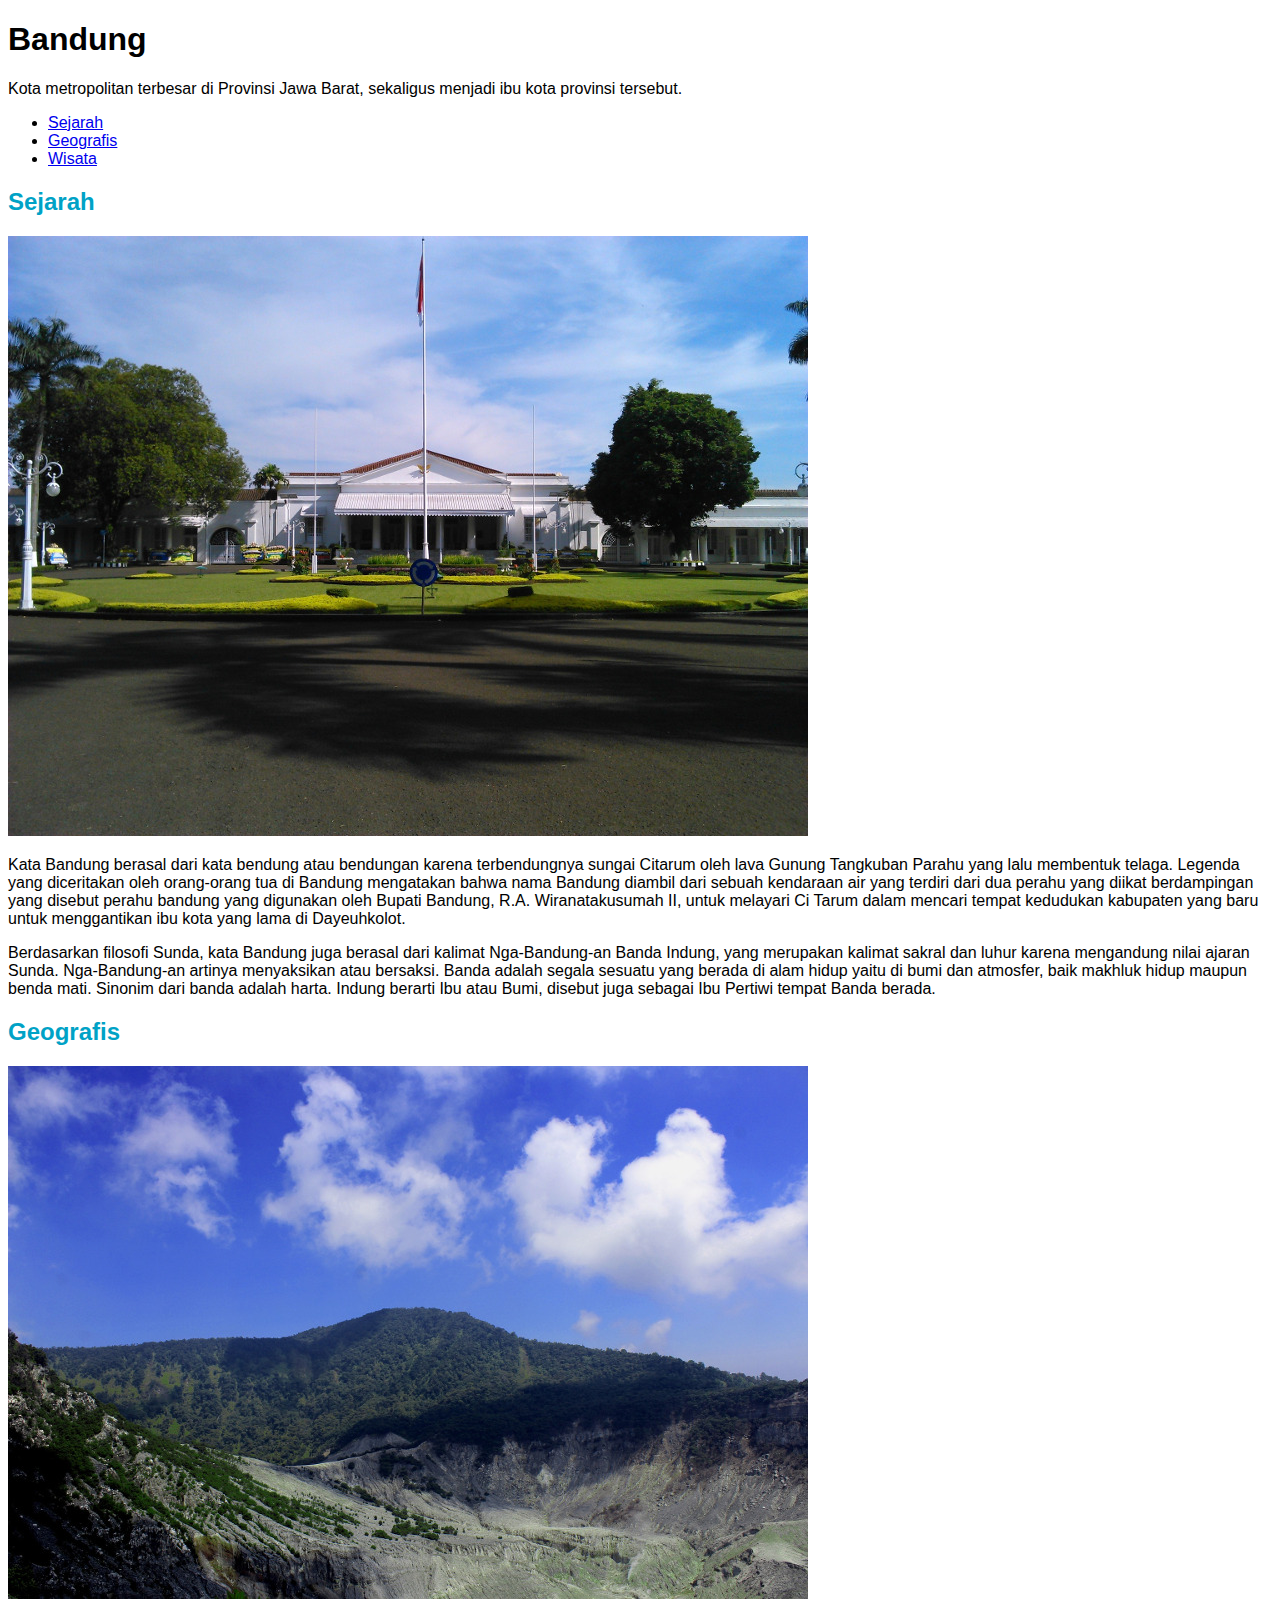
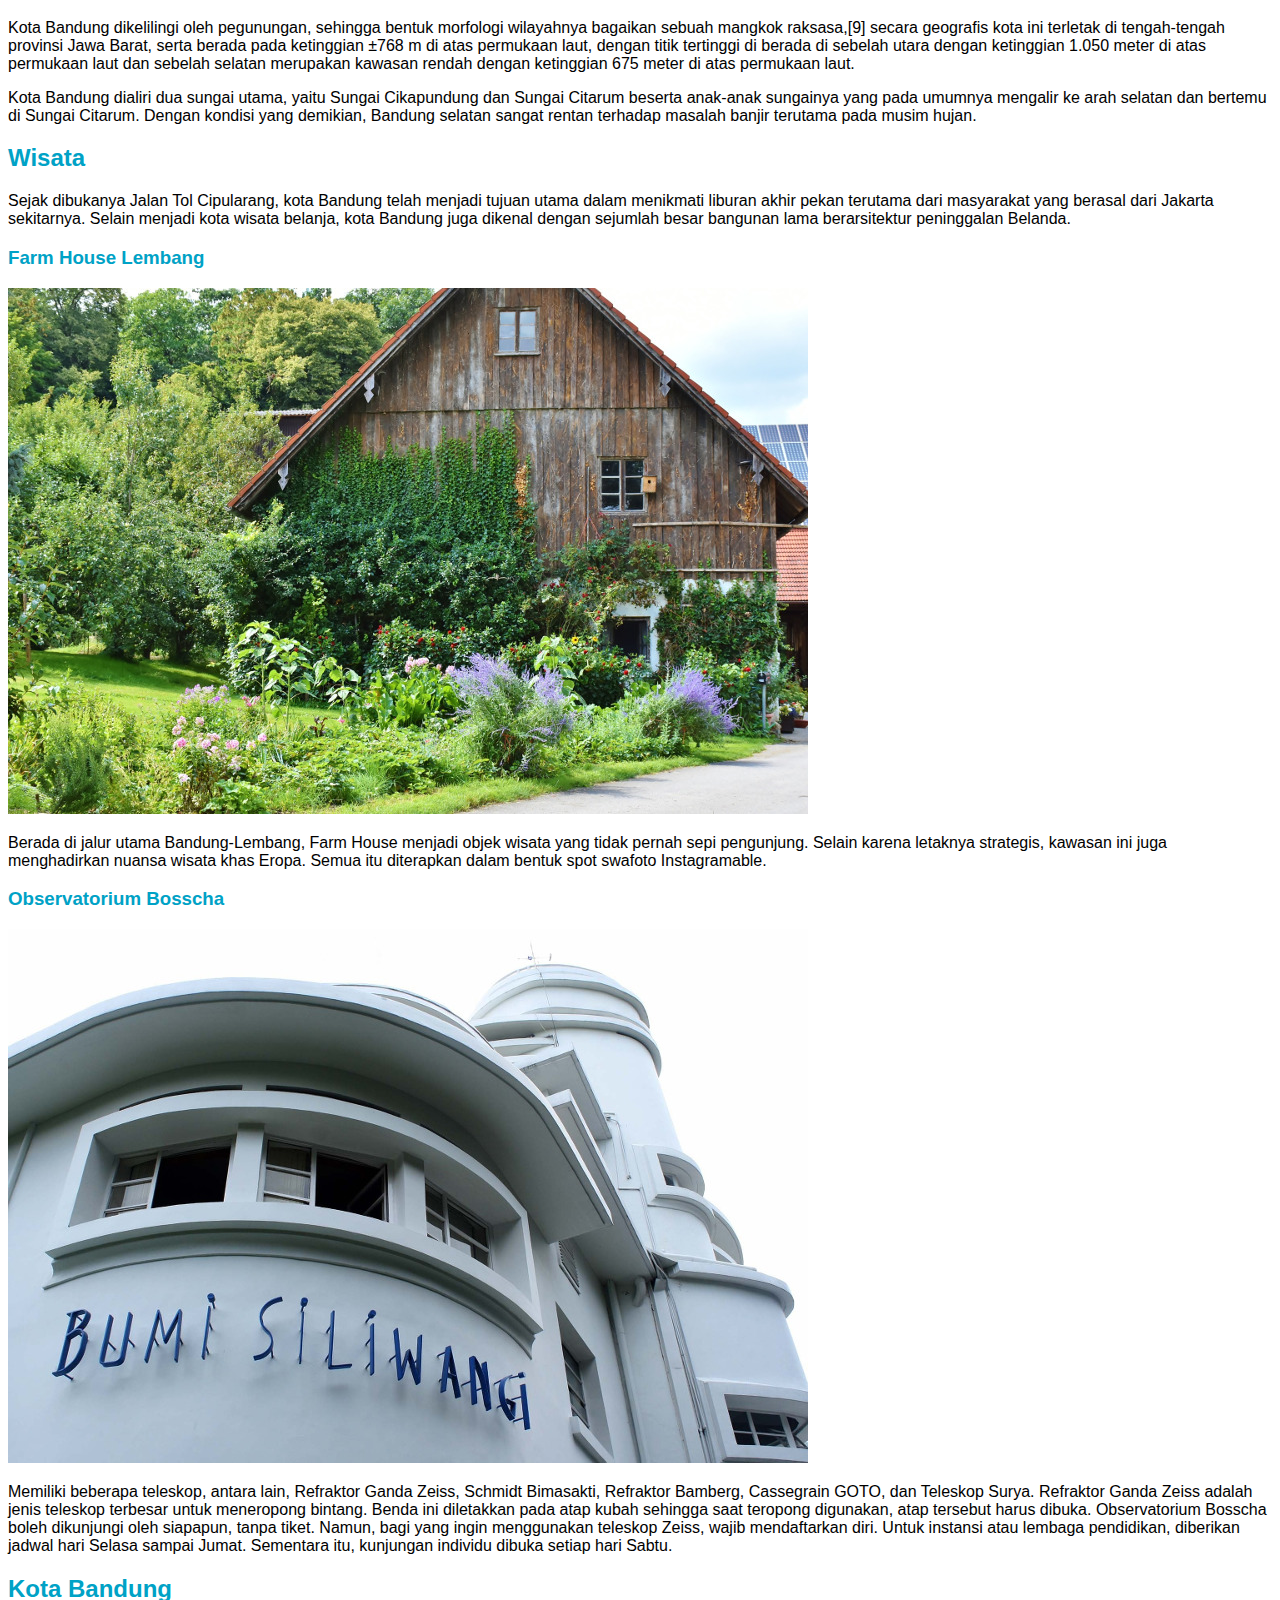
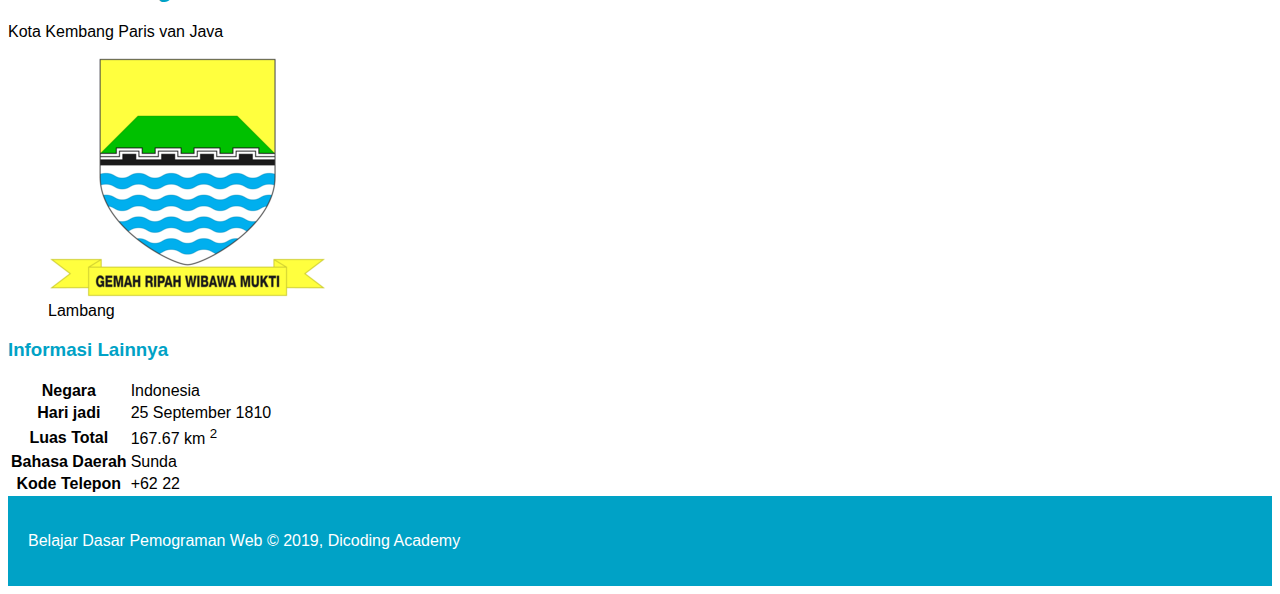
==== WebDasar/index2 Final.html @ 14e538e5 "update pemograman web" ====
<!DOCTYPE html>
<html lang="en">
  <head>
    <meta charset="UTF-8" />
    <meta http-equiv="X-UA-Compatible" content="IE=edge" />
    <meta name="viewport" content="width=device-width, initial-scale=1.0" />
    <title>Bandung</title>

    <!--- CSS Style -->
    <link rel="stylesheet" href="styles/style.css">
  </head>
  <body>
    <header>
      <h1>Bandung</h1>
      <p>
        Kota metropolitan terbesar di Provinsi Jawa Barat, sekaligus menjadi ibu
        kota provinsi tersebut.
      </p>
      <nav>
        <ul>
          <li><a href="#sejarah">Sejarah</a></li>
          <li><a href="#geografis">Geografis</a></li>
          <li><a href="#wisata">Wisata</a></li>
        </ul>
      </nav>
    </header>

    <main>
      <div id="content">
        <article id="sejarah">
          <h2>Sejarah</h2>
          <img src="assets/image/history.jpg" alt="sejarah" />
          <p>
            Kata Bandung berasal dari kata bendung atau bendungan karena
            terbendungnya sungai Citarum oleh lava Gunung Tangkuban Parahu yang
            lalu membentuk telaga. Legenda yang diceritakan oleh orang-orang tua
            di Bandung mengatakan bahwa nama Bandung diambil dari sebuah
            kendaraan air yang terdiri dari dua perahu yang diikat berdampingan
            yang disebut perahu bandung yang digunakan oleh Bupati Bandung, R.A.
            Wiranatakusumah II, untuk melayari Ci Tarum dalam mencari tempat
            kedudukan kabupaten yang baru untuk menggantikan ibu kota yang lama
            di Dayeuhkolot.
          </p>

          <p>
            Berdasarkan filosofi Sunda, kata Bandung juga berasal dari kalimat
            Nga-Bandung-an Banda Indung, yang merupakan kalimat sakral dan luhur
            karena mengandung nilai ajaran Sunda. Nga-Bandung-an artinya
            menyaksikan atau bersaksi. Banda adalah segala sesuatu yang berada
            di alam hidup yaitu di bumi dan atmosfer, baik makhluk hidup maupun
            benda mati. Sinonim dari banda adalah harta. Indung berarti Ibu atau
            Bumi, disebut juga sebagai Ibu Pertiwi tempat Banda berada.
          </p>
        </article>
        <article id="geografis">
          <h2>Geografis</h2>
          <img src="assets/image/geografis.jpg" alt="Geografis" />
          <p>
            Kota Bandung dikelilingi oleh pegunungan, sehingga bentuk morfologi
            wilayahnya bagaikan sebuah mangkok raksasa,[9] secara geografis kota
            ini terletak di tengah-tengah provinsi Jawa Barat, serta berada pada
            ketinggian ±768 m di atas permukaan laut, dengan titik tertinggi di
            berada di sebelah utara dengan ketinggian 1.050 meter di atas
            permukaan laut dan sebelah selatan merupakan kawasan rendah dengan
            ketinggian 675 meter di atas permukaan laut.
          </p>

          <p>
            Kota Bandung dialiri dua sungai utama, yaitu Sungai Cikapundung dan
            Sungai Citarum beserta anak-anak sungainya yang pada umumnya
            mengalir ke arah selatan dan bertemu di Sungai Citarum. Dengan
            kondisi yang demikian, Bandung selatan sangat rentan terhadap
            masalah banjir terutama pada musim hujan.
          </p>
        </article>
        <article id="wisata">
          <h2>Wisata</h2>
          <p>
            Sejak dibukanya Jalan Tol Cipularang, kota Bandung telah menjadi
            tujuan utama dalam menikmati liburan akhir pekan terutama dari
            masyarakat yang berasal dari Jakarta sekitarnya. Selain menjadi kota
            wisata belanja, kota Bandung juga dikenal dengan sejumlah besar
            bangunan lama berarsitektur peninggalan Belanda.
          </p>
          <section>
            <h3>Farm House Lembang</h3>
            <img src="assets/image/farm-house.jpg" alt="Farm House" />
            <p>
              Berada di jalur utama Bandung-Lembang, Farm House menjadi objek
              wisata yang tidak pernah sepi pengunjung. Selain karena letaknya
              strategis, kawasan ini juga menghadirkan nuansa wisata khas Eropa.
              Semua itu diterapkan dalam bentuk spot swafoto Instagramable.
            </p>
          </section>
          <section>
            <h3>Observatorium Bosscha</h3>
            <img src="assets/image/bosscha.jpg" alt="Bosscha" />
            <p>
              Memiliki beberapa teleskop, antara lain, Refraktor Ganda Zeiss,
              Schmidt Bimasakti, Refraktor Bamberg, Cassegrain GOTO, dan
              Teleskop Surya. Refraktor Ganda Zeiss adalah jenis teleskop
              terbesar untuk meneropong bintang. Benda ini diletakkan pada atap
              kubah sehingga saat teropong digunakan, atap tersebut harus
              dibuka. Observatorium Bosscha boleh dikunjungi oleh siapapun,
              tanpa tiket. Namun, bagi yang ingin menggunakan teleskop Zeiss,
              wajib mendaftarkan diri. Untuk instansi atau lembaga pendidikan,
              diberikan jadwal hari Selasa sampai Jumat. Sementara itu,
              kunjungan individu dibuka setiap hari Sabtu.
            </p>
          </section>
        </article>
      </div>
      <aside>
        <article>
          <header>
            <h2>Kota Bandung</h2>
            <p>Kota Kembang Paris van Java</p>
            <figure>
              <img src="assets/image/bandung-badge.png" alt="bandung-badge" />
              <figcaption>Lambang</figcaption>
            </figure>
          </header>
          <section>
            <h3>Informasi Lainnya</h3>
            <table>
              <tr>
                <th>Negara</th>
                <td>Indonesia</td>
              </tr>
              <tr>
                <th>Hari jadi</th>
                <td>25 September 1810</td>
              </tr>
              <tr>
                <th>Luas Total</th>
                <td>167.67 km <sup>2</sup></td>
              </tr>
              <tr>
                <th>Bahasa Daerah</th>
                <td>Sunda</td>
              </tr>
              <tr>
                <th>Kode Telepon</th>
                <td>+62 22</td>
              </tr>
            </table>
          </section>
        </article>
      </aside>
      <footer>
        <p>Belajar Dasar Pemograman Web &#169; 2019, Dicoding Academy</p>
      </footer>
    </main>
  </body>
</html>
---- WebDasar/styles/style.css ----
body {
    font-family: sans-serif;
}

h2, h3 {
    color: #00a2c6;
}

footer {
    padding: 20px;
    color: white;
    background-color:#00a2c6
}
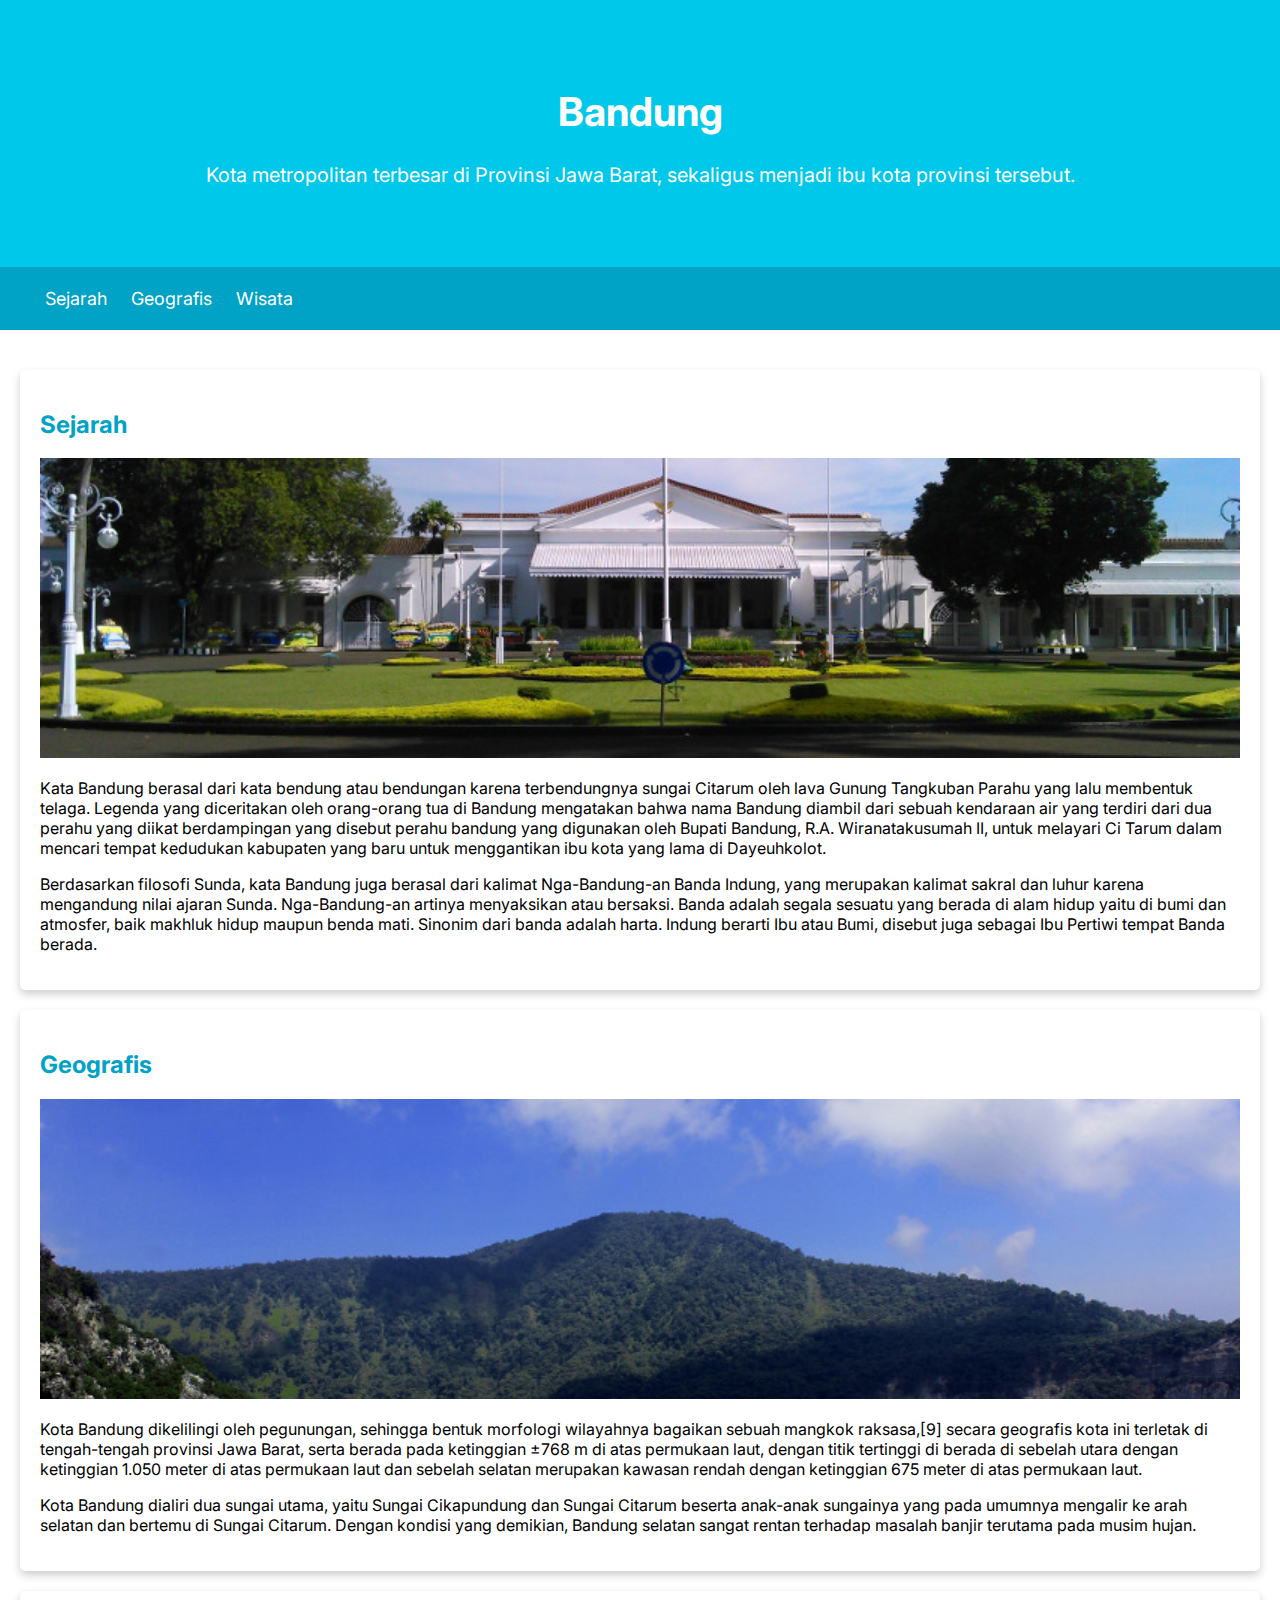
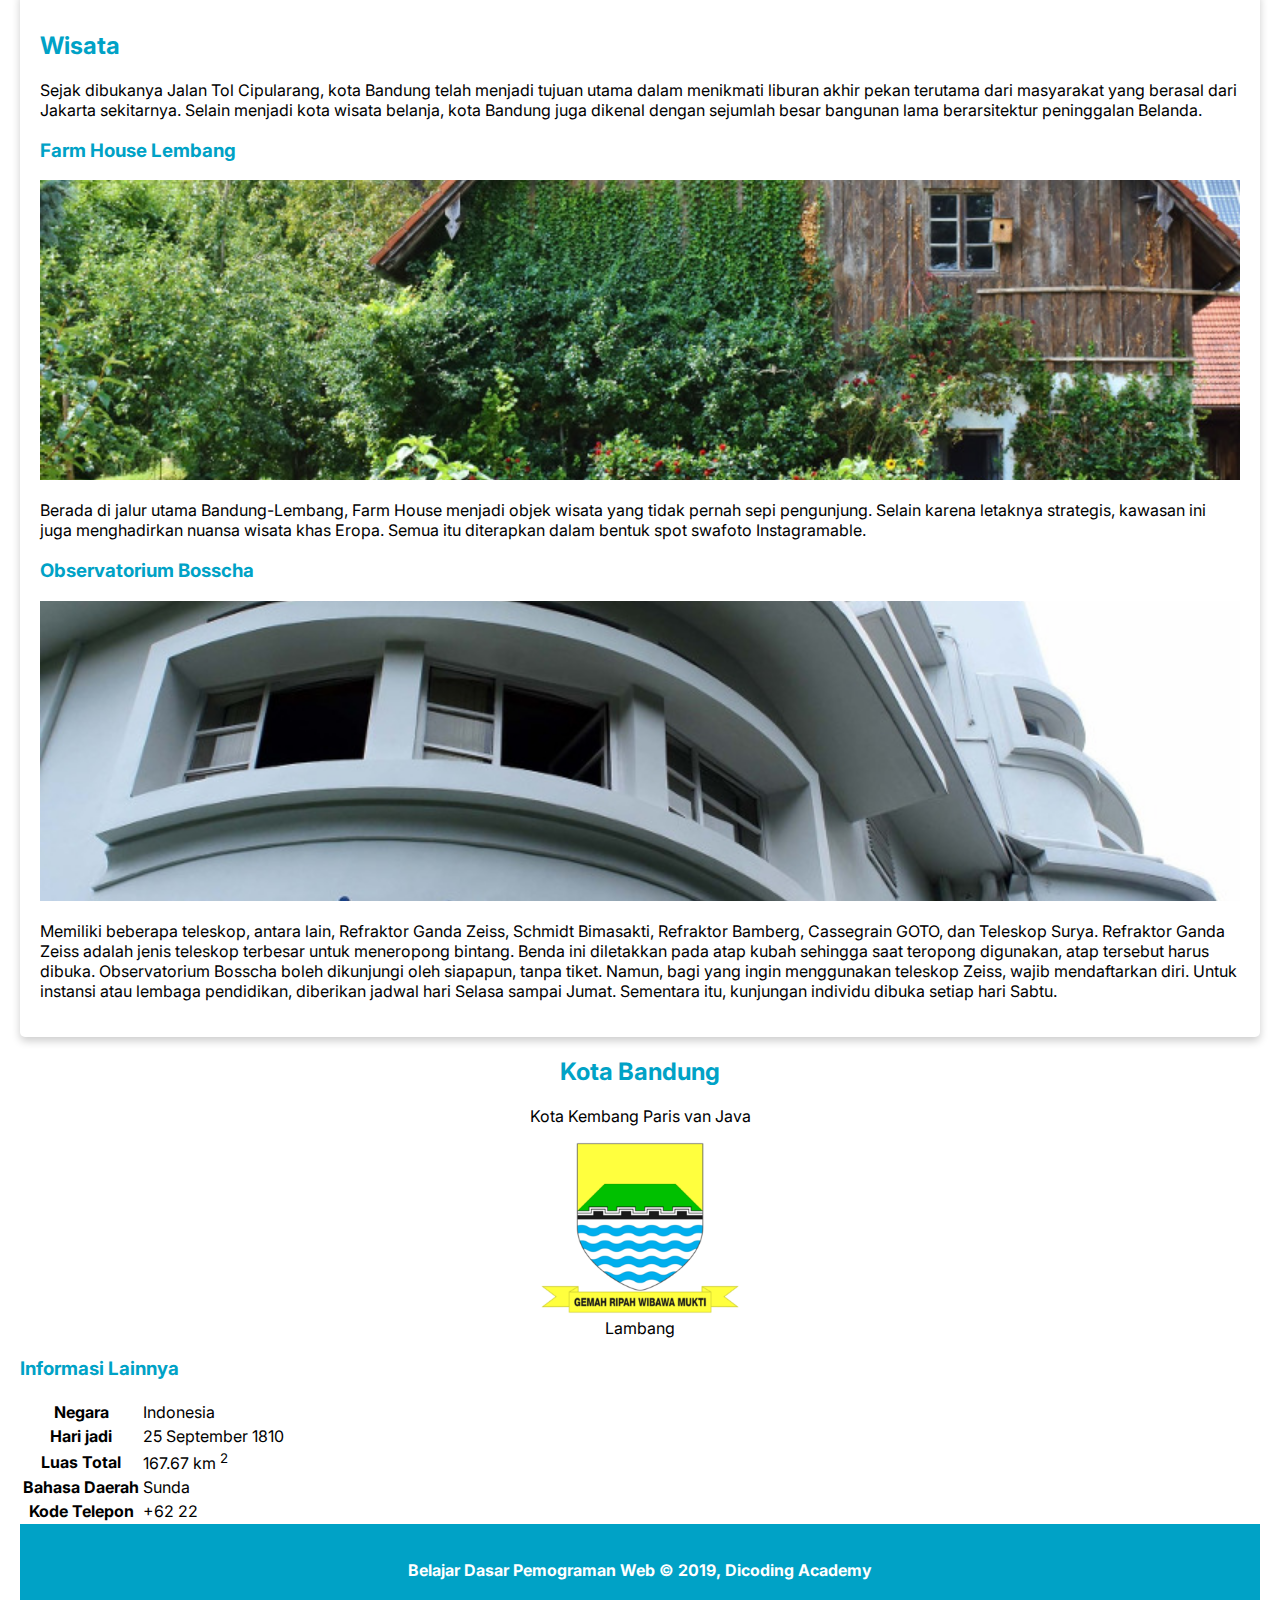
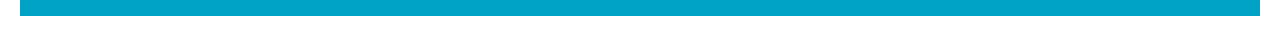
==== commit e3b57046: "update css" ====
--- a/WebDasar/index2 Final.html
+++ b/WebDasar/index2 Final.html
@@ -8,14 +8,21 @@
 
     <!--- CSS Style -->
     <link rel="stylesheet" href="styles/style.css">
+
+    <!--- Font Style -->
+    
+
   </head>
   <body>
     <header>
+      <div class="jumbotron">
       <h1>Bandung</h1>
       <p>
         Kota metropolitan terbesar di Provinsi Jawa Barat, sekaligus menjadi ibu
         kota provinsi tersebut.
       </p>
+    </div>
+    
       <nav>
         <ul>
           <li><a href="#sejarah">Sejarah</a></li>
@@ -27,9 +34,9 @@
 
     <main>
       <div id="content">
-        <article id="sejarah">
+        <article id="sejarah" class="card">
           <h2>Sejarah</h2>
-          <img src="assets/image/history.jpg" alt="sejarah" />
+          <img src="assets/image/history.jpg" class="featured-image" alt="sejarah" />
           <p>
             Kata Bandung berasal dari kata bendung atau bendungan karena
             terbendungnya sungai Citarum oleh lava Gunung Tangkuban Parahu yang
@@ -52,9 +59,9 @@
             Bumi, disebut juga sebagai Ibu Pertiwi tempat Banda berada.
           </p>
         </article>
-        <article id="geografis">
+        <article id="geografis" class="card">
           <h2>Geografis</h2>
-          <img src="assets/image/geografis.jpg" alt="Geografis" />
+          <img src="assets/image/geografis.jpg" class="featured-image" alt="Geografis" />
           <p>
             Kota Bandung dikelilingi oleh pegunungan, sehingga bentuk morfologi
             wilayahnya bagaikan sebuah mangkok raksasa,[9] secara geografis kota
@@ -73,7 +80,7 @@
             masalah banjir terutama pada musim hujan.
           </p>
         </article>
-        <article id="wisata">
+        <article id="wisata" class="card">
           <h2>Wisata</h2>
           <p>
             Sejak dibukanya Jalan Tol Cipularang, kota Bandung telah menjadi
@@ -84,7 +91,7 @@
           </p>
           <section>
             <h3>Farm House Lembang</h3>
-            <img src="assets/image/farm-house.jpg" alt="Farm House" />
+            <img src="assets/image/farm-house.jpg" class="featured-image" alt="Farm House" />
             <p>
               Berada di jalur utama Bandung-Lembang, Farm House menjadi objek
               wisata yang tidak pernah sepi pengunjung. Selain karena letaknya
@@ -94,7 +101,7 @@
           </section>
           <section>
             <h3>Observatorium Bosscha</h3>
-            <img src="assets/image/bosscha.jpg" alt="Bosscha" />
+            <img src="assets/image/bosscha.jpg" class="featured-image" alt="Bosscha" />
             <p>
               Memiliki beberapa teleskop, antara lain, Refraktor Ganda Zeiss,
               Schmidt Bimasakti, Refraktor Bamberg, Cassegrain GOTO, dan
@@ -111,7 +118,7 @@
         </article>
       </div>
       <aside>
-        <article>
+        <article class="profile" class="card">
           <header>
             <h2>Kota Bandung</h2>
             <p>Kota Kembang Paris van Java</p>
--- a/WebDasar/styles/style.css
+++ b/WebDasar/styles/style.css
@@ -1,6 +1,15 @@
+@import url('https://fonts.googleapis.com/css2?family=Inter:wght@200;500&display=swap');
+
+
 body {
-    font-family: sans-serif;
+    font-family: 'Inter', sans-serif;
+    margin: 0;
+    padding: 0;
 }
+
+main {
+    padding: 20px;
+} 
 
 h2, h3 {
     color: #00a2c6;
@@ -9,5 +18,59 @@
 footer {
     padding: 20px;
     color: white;
-    background-color:#00a2c6
+    background-color:#00a2c6;
+    text-align: center;
+    font-weight: bold;
+}
+
+nav {
+    background-color: #00a2c6;
+    padding: 5px;
+}
+
+nav a {
+    font-size: 18px;
+    font-weight: 400;
+    text-decoration: none;
+    color: white;
+}
+
+nav a:hover {
+    font-weight: bold;
+}
+
+nav li {
+    display: inline;
+    list-style-type: none;
+    margin-right: 20px;
+}
+
+.profile header {
+    text-align: center;
+}
+
+.profile img {
+    width: 200px;
+}
+
+.featured-image {
+    width: 100%;
+    max-height: 300px;
+    object-fit: cover;
+    object-position: center;
+}
+
+.card {
+    box-shadow: 0 4px 8px 0 rgba(0, 0, 0, 0.2);
+    border-radius: 5px;
+    padding: 20px;
+    margin-top: 20px;
+}
+
+.jumbotron {
+    padding: 60px;
+    background-color: #00c8eb;
+    text-align: center;
+    font-size: 20px;
+    color: white;
 }